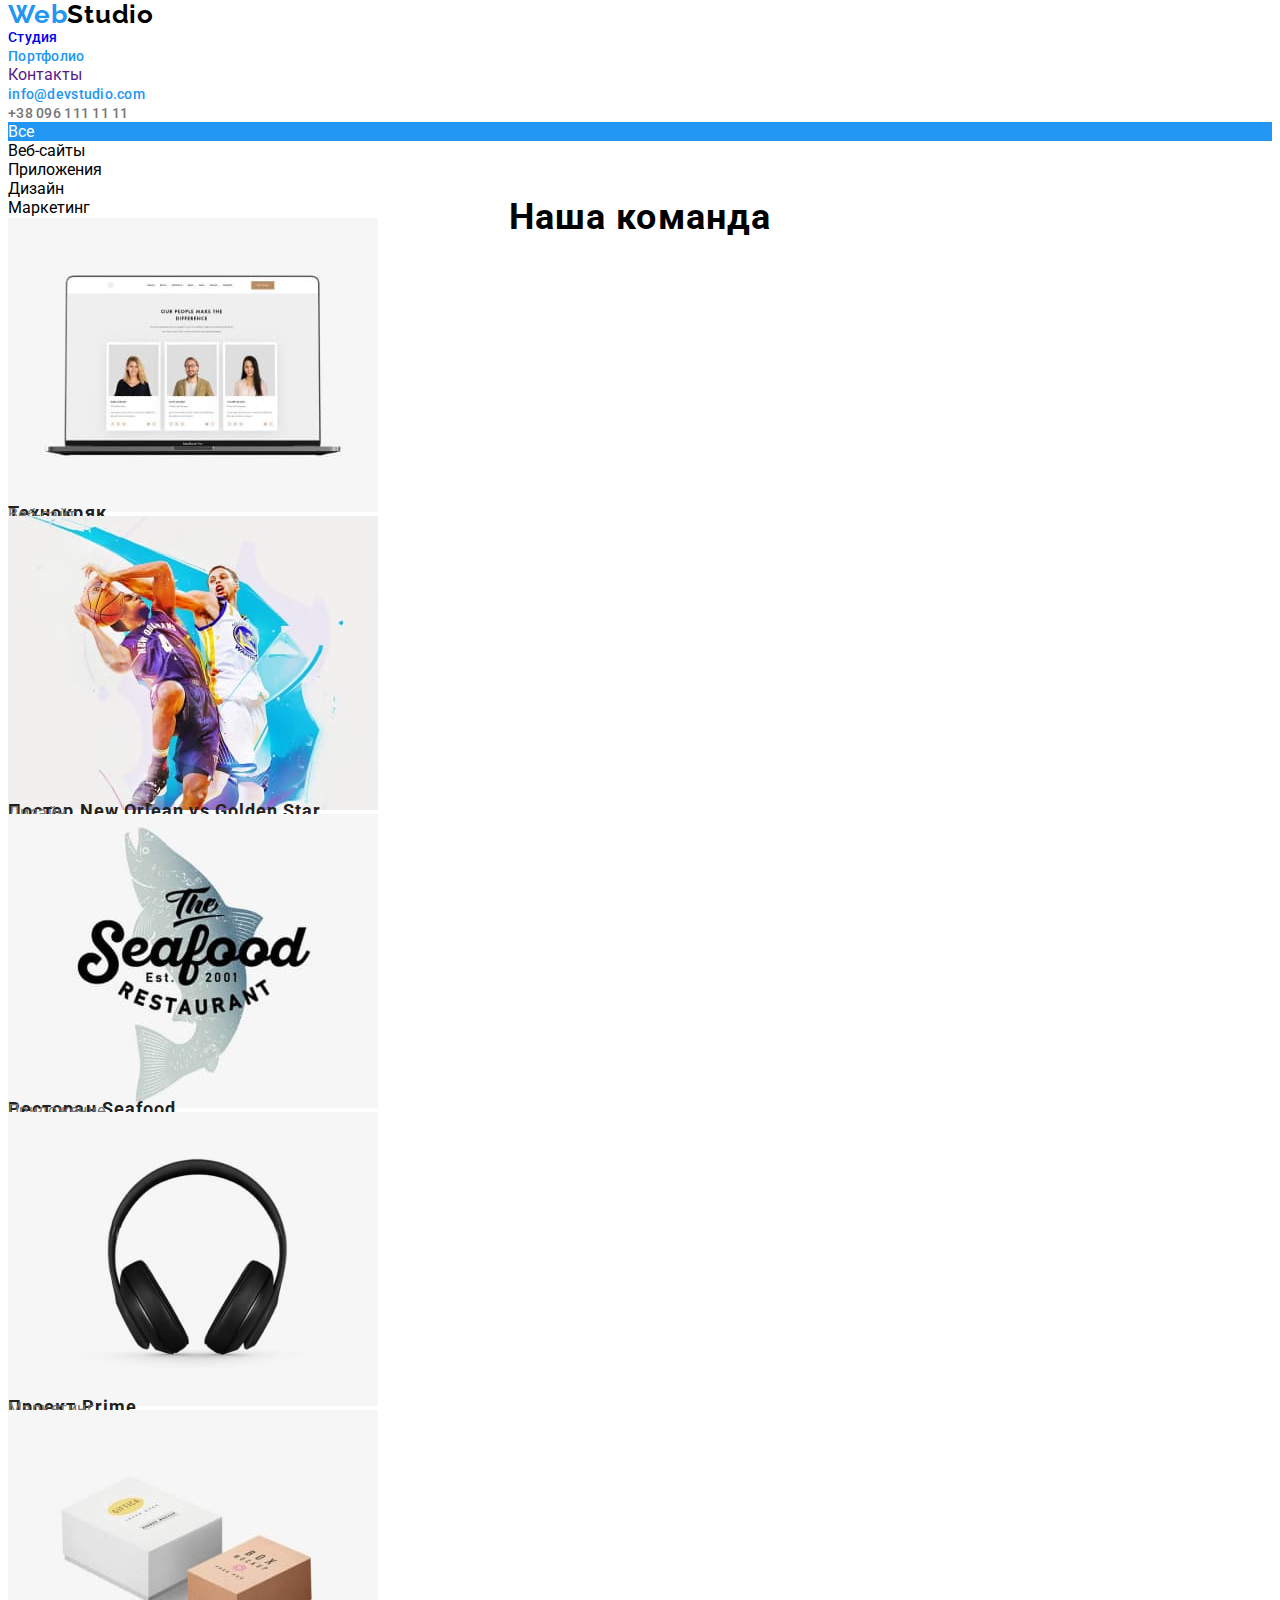
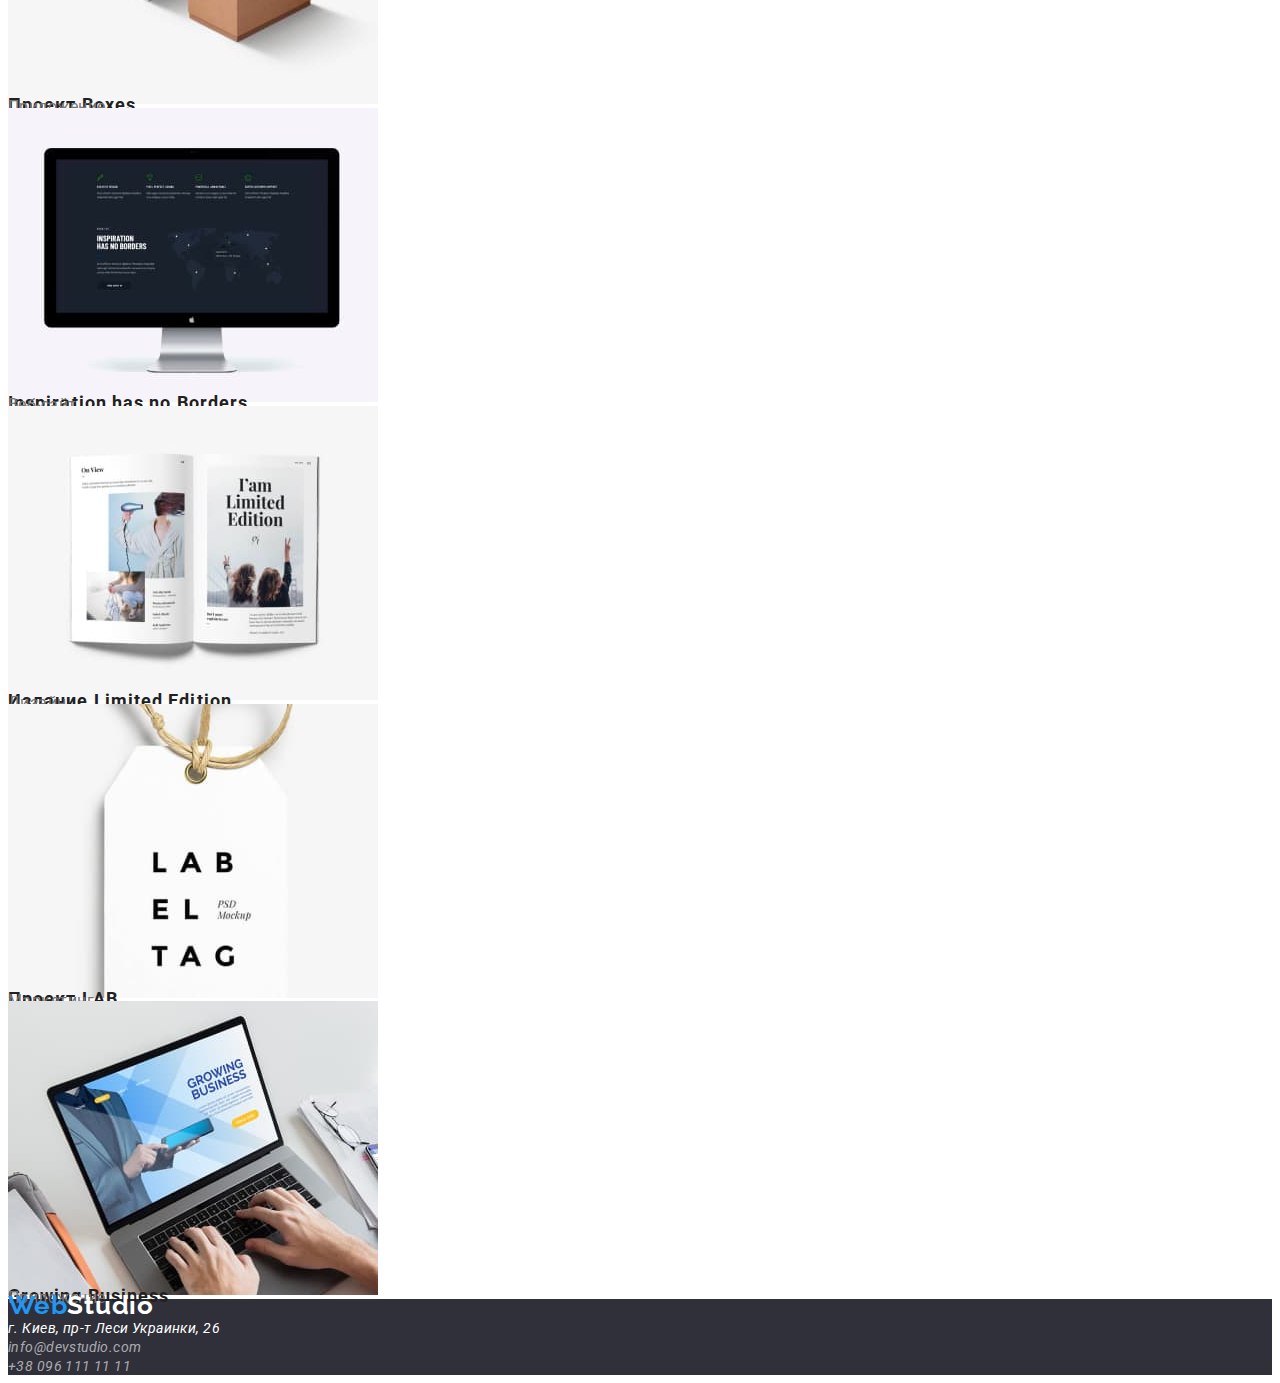
==== porfolio.html @ 8da2d878 "preparation" ====
<!DOCTYPE html>
<html lang="ru">
<head>
    <meta charset="UTF-8">
    <meta http-equiv="X-UA-Compatible" content="IE=edge">
    <meta name="viewport" content="width=device-width, initial-scale=1.0">
    <title>Bisness</title>
    <link rel="preconnect" href="https://fonts.googleapis.com">
    <link rel="preconnect" href="https://fonts.gstatic.com" crossorigin>
    <link href="https://fonts.googleapis.com/css2?family=Raleway:wght@700&family=Roboto:wght@400;500;700;900&display=swap" rel="stylesheet">
    <link href="./style.css" rel="stylesheet">
</head>
<body>

    <header>
<nav>
        <a href="WebStudio" class="header-web"><span style="color: #2196F3">Web</span>Studio</a>
    <ul" >
        <li>
            <a href="http://127.0.0.1:5500/index.html" class="header-port-cont hover focus">Студия</a>
        </li>
        <li>
            <a href="" class="header-studio hover focus">Портфолио</a>
        </li>
        <li>
            <a href="" class="header-contact hover focus ">Контакты</a>
        </li>
    </ul>
</nav>
<ul >
    <li><a href="mailto:info@devstudio.com" class="header-mail hover focus">info@devstudio.com</a></li>
    <li><a href="tel:+380961111111" class="header-tel hover focus" >+38 096 111 11 11</a></li>
</ul>
        
        


    

    </header>
    


        <section>

            <ul class="list-portfolio">
                <li class="list-portfolio-all hover-portfolio focus-portfolio">
                    <p >Все</p>
                </li>
                <li>
                    <p class="hover-portfolio focus-portfolio">Веб-сайты</p>
                </li>
                <li>
                    <p class="hover-portfolio focus-portfolio"> Приложения</p>
                </li>
                <li>
                    <p class="hover-portfolio focus-portfolio">Дизайн</p>
                </li>
                <li>
                    <p class="hover-portfolio focus-portfolio">Маркетинг</p>
                </li>
            </ul>


            <H2 class="title-work">Наша команда</H2>
            <ul >
            <li >
                <img src="./images/portfolio/tehno.jpg" alt="tehno" width="370" height="294" >
                <h3 class="portfolio-application">Технокряк</h3>
                <p class="portfolio-application-plus">Веб-сайт</p>
            </li>
            <li >
                <img src="./images/portfolio/baskatbol.jpg" alt="basket" width="370" height="294" >
                <h3 class="portfolio-application">Постер New Orlean vs Golden Star</h3>
                <p class="portfolio-application-plus">Дизайн</p>
            </li>
            <li >
                <img src="./images/portfolio/restotan.jpg" alt="restotan" width="370" height="294" >
                <h3 class="portfolio-application">Ресторан Seafood</h3>
                <p class="portfolio-application-plus">Приложение</p>
            </li>
            <li >
                <img src="./images/portfolio/prime.jpg" alt="prime" width="370" height="294" >
                <h3 class="portfolio-application">Проект Prime</h3>
                <p class="portfolio-application-plus">Маркетинг</p>
            </li>
            <li >
                <img src="./images/portfolio/boxes.jpg" alt="boxes" width="370" height="294" >
                <h3 class="portfolio-application">Проект Boxes</h3>
                <p class="portfolio-application-plus">Приложение</p>
            </li>
            <li >
                <img src="./images/portfolio/comp-borders.jpg" alt="comp-borders" width="370" height="294" >
                <h3 class="portfolio-application">Inspiration has no Borders</h3>
                <p class="portfolio-application-plus">Веб-сайт</p>
            </li>
            <li >
                <img src="./images/portfolio/limited.jpg" alt="limited" width="370" height="294" >
                <h3 class="portfolio-application">Издание Limited Edition</h3>
                <p class="portfolio-application-plus">Дизайн</p>
            </li>
            <li >
                <img src="./images/portfolio/lab.jpg" alt="lab" width="370" height="294" >
                <h3 class="portfolio-application">Проект LAB</h3>
                <p class="portfolio-application-plus">Маркетинг</p>
            </li>
            <li >
                <img src="./images/portfolio/growing-comp.jpg" alt="growing-comp" width="370" height="294" >
                <h3 class="portfolio-application">Growing Business</h3>
                <p class="portfolio-application-plus">Приложение</p>
            </li>
            

            </ul>
        </section>




    <footer class="footer">
        <a href="WebStudio" class="header-web-white"><span style="color: #2196F3">Web</span>Studio</a>
    <address>
        <ul>
            <li>
                <a href="https://goo.gl/maps/hByzuA5cYsDd2KVR7" target="_blank" rel="noopener noreferrer" class="footer-address">г. Киев, пр-т Леси Украинки, 26</a>

            </li>
            <li>
                <a href="mailto:info@devstudio.com" class="footer-mail">info@devstudio.com</a>
            </li>
            <li>
                <a href="tel:+380961111111" class="footer-tel">+38 096 111 11 11</a>
            </li>
        </ul>
    </address>
    </footer>
</body>
</html>
---- style.css ----
body{
    font-family: 'Roboto', sans-serif;
}
ul {
    list-style-type: none;
    margin-top: 0;
    margin-bottom: 0;
    padding-left: 0;
}
h1,
h2,
h3,
h4,
p{
    margin-top: 0;
    margin-bottom: 0;
}
a{
    text-decoration: none;
}
img{
    display: block;
}
.hover:hover, 
.focus:focus {
    color: #2196F3;
}

.hover-h:hover, 
.focus-h:focus {
    color: #000000;
}

/*header */
.header-web{
    font-family: 'Raleway', sans-serif;
    font-weight: 700;
    font-size: 26px;
    line-height: 1.2px;
    letter-spacing: 0.03em;
    color: #000000;
    }
.header-studio{
    font-weight: 500;
    font-size: 14px;
    line-height: 1.1px;
    letter-spacing: 0.02em;
    color: #2196F3;
}


.header-port-cont{
    font-weight: 500;
    font-size: 14px;
    line-height: 1.1px;
    letter-spacing: 0.02em;
}


.header-list{
    font-weight: 500;
    font-size: 14px;
    line-height: 1.2px;
    letter-spacing: 0.02em
}



.header-tel{
    font-weight: 500;
    font-size: 14px;
    line-height: 1.2px;
    letter-spacing: 0.02em;
    color: #757575;
}

.header-mail{
    font-weight: 500;
    font-size: 14px;
    line-height: 1.2px;
    letter-spacing: 0.02em;
    color: #2196F3;
}
/*header */

.studio{
    color: #2196F3;
}

.section-title{

width: 1600px;
height: 600px;
left: 0px;
top: 80px;
background: #2F303A;
    }
.title{
    position: absolute;
    width: 696px;
    height: 120px;
    left: 452px;
    top: 280px;
    
    font-family: 'Roboto';
    font-style: normal;
    font-weight: 900;
    font-size: 44px;
    line-height: 60px;
    
    text-align: center;
    letter-spacing: 0.06em;
    text-transform: uppercase;
    color: #FFFFFF;

}
.button {
position: absolute;
width: 200px;
height: 50px;
left: 700px;
top: 430px;
color: #FFFFFF;
background: #2196F3;
}


.list{
    font-weight: 400;
    font-size: 14px;
    line-height: 1.7px;
    letter-spacing: 0.03em;
    color: #757575;
}
.list-title{
    font-weight: 700;
    font-size: 14px;
    line-height: 1.2px;
    letter-spacing: 0.03em;
    text-transform: uppercase;

    color: #212121;
}

.section-work{
    background: #F5F4FA;
}
.title-work{
    font-weight: 700;
    font-size: 36px;
    line-height: 1.2px;
    text-align: center;
    letter-spacing: 0.03em;
}


.list-work{
    font-weight: 500;
    font-size: 16px;
    line-height: 1.2px;
    text-align: center;
    letter-spacing: 0.03em;
    color: #212121;
}
.list-work-prof{
    font-size: 16px;
    line-height: 1.2px;
    text-align: center;
    letter-spacing: 0.03em;
    color: #757575;
}
/* footer */
.footer-address{
    font-weight: 400;
    font-size: 14px;
    line-height: 1.7px;
    letter-spacing: 0.03em;
    color: #FFFFFF;
}
.footer{

    background: #2F303A;
}
.footer-mail{
    font-weight: 400;
    font-size: 14px;
    line-height: 1.7px;
    letter-spacing: 0.03em;
    color: rgba(255, 255, 255, 0.6);
}
.footer-tel{
    font-weight: 400;
    font-size: 14px;
    line-height: 1.7px;
    letter-spacing: 0.03em;
    color: rgba(255, 255, 255, 0.6);

}
/* footer */

.header-web-white{
    font-family: 'Raleway', sans-serif;
    font-weight: 700;
    font-size: 26px;
    line-height: 1.2px;
    letter-spacing: 0.03em;
    color: #ffffff;
}

/*====== portfolio ======*/>

.list-portfolio{
font-size: 16px;
lie-height: 1.6px;


letter-spacing: 0.03em;
color: #212121;
}

.list-portfolio-all{
    background: #2196F3;
    color: #ffffff;
}

.portfolio-application{
font-weight: 700;
font-size: 18px;
line-height: 2px;
letter-spacing: 0.06em;
color: #212121;
}

.portfolio-application-plus{
font-weight: 400;
font-size: 16px;
line-height: 1.9px;
letter-spacing: 0.03em;
color: #757575;
}

.hover-portfolio:hover, 
.focus-portfolio:focus {
    color: #ffffff;
    background-color: #2196F3;
}
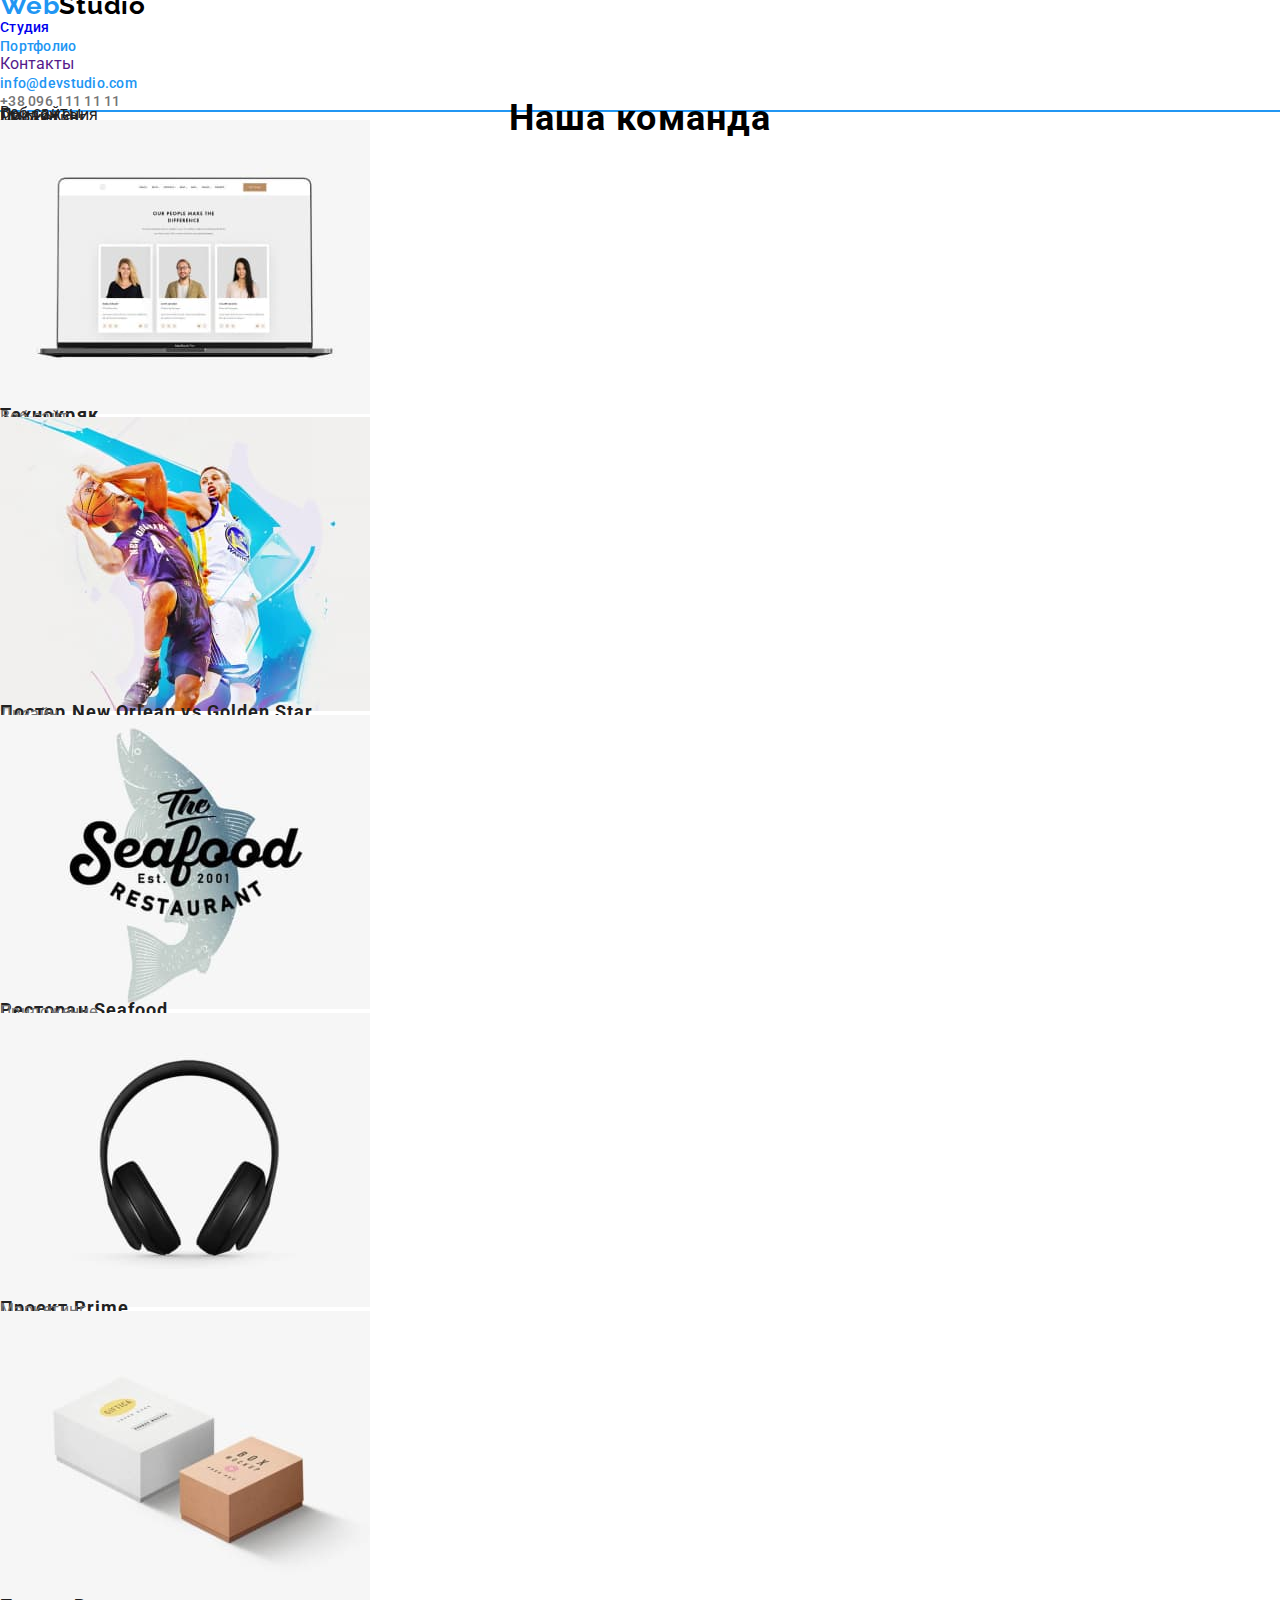
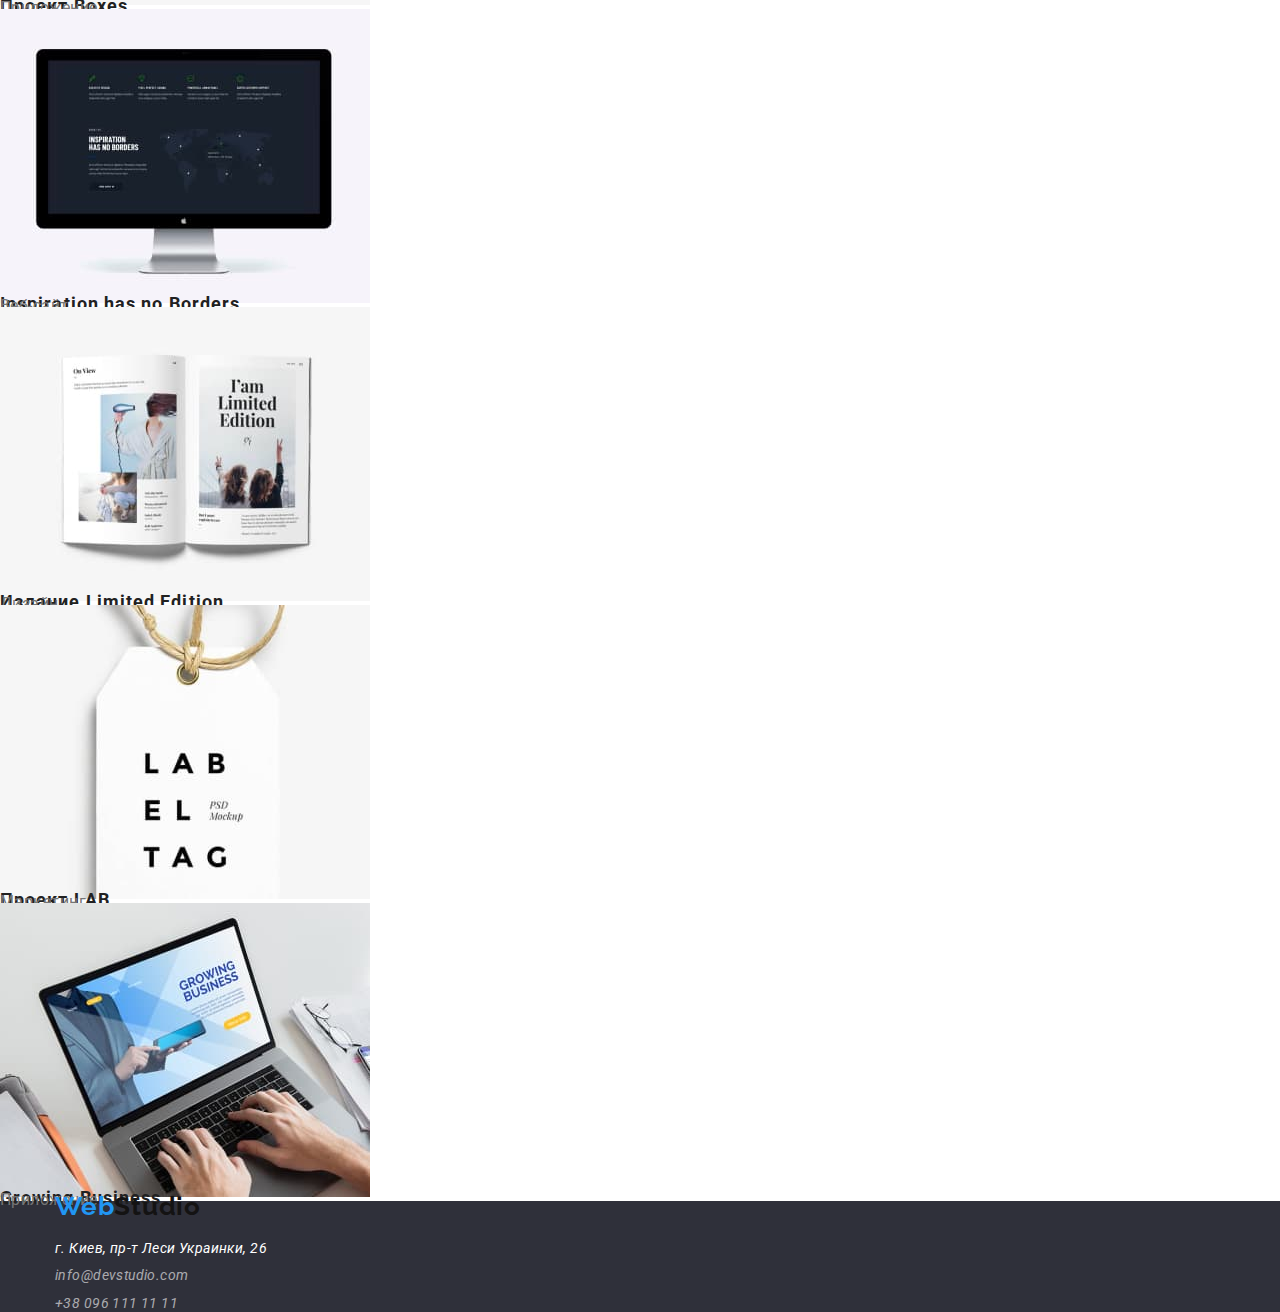
==== commit 29ed3763: "dz3" ====
--- a/porfolio.html
+++ b/porfolio.html
@@ -1,6 +1,7 @@
 <!DOCTYPE html>
 <html lang="ru">
-<head>
+<head >
+
     <meta charset="UTF-8">
     <meta http-equiv="X-UA-Compatible" content="IE=edge">
     <meta name="viewport" content="width=device-width, initial-scale=1.0">
@@ -8,41 +9,42 @@
     <link rel="preconnect" href="https://fonts.googleapis.com">
     <link rel="preconnect" href="https://fonts.gstatic.com" crossorigin>
     <link href="https://fonts.googleapis.com/css2?family=Raleway:wght@700&family=Roboto:wght@400;500;700;900&display=swap" rel="stylesheet">
+    <link rel="stylesheet" href="https://cdn.jsdelivr.net/npm/modern-normalize@1.1.0/modern-normalize.min.css">
     <link href="./style.css" rel="stylesheet">
 </head>
 <body>
 
     <header>
-<nav>
-        <a href="WebStudio" class="header-web"><span style="color: #2196F3">Web</span>Studio</a>
-    <ul" >
-        <li>
-            <a href="http://127.0.0.1:5500/index.html" class="header-port-cont hover focus">Студия</a>
-        </li>
-        <li>
-            <a href="" class="header-studio hover focus">Портфолио</a>
-        </li>
-        <li>
-            <a href="" class="header-contact hover focus ">Контакты</a>
-        </li>
-    </ul>
-</nav>
-<ul >
-    <li><a href="mailto:info@devstudio.com" class="header-mail hover focus">info@devstudio.com</a></li>
-    <li><a href="tel:+380961111111" class="header-tel hover focus" >+38 096 111 11 11</a></li>
-</ul>
+        <nav>
+                <a href="WebStudio" class="header-web"><span style="color: #2196F3">Web</span>Studio</a>
+            <ul" >
+                <li>
+                    <a href="http://127.0.0.1:5500/index.html" class="header-port-cont hover focus">Студия</a>
+                </li>
+                <li>
+                    <a href="" class="header-studio hover focus">Портфолио</a>
+                </li>
+                <li>
+                    <a href="" class="header-contact hover focus ">Контакты</a>
+                </li>
+            </ul>
+        </nav>
+        <ul >
+            <li><a href="mailto:info@devstudio.com" class="header-mail hover focus">info@devstudio.com</a></li>
+            <li><a href="tel:+380961111111" class="header-tel hover focus" >+38 096 111 11 11</a></li>
+        </ul>
+                
+                
         
         
-
-
+            
+        
+            </header>
+            
     
-
-    </header>
+    <main>
+        <section>
     
-
-
-        <section>
-
             <ul class="list-portfolio">
                 <li class="list-portfolio-all hover-portfolio focus-portfolio">
                     <p >Все</p>
@@ -114,25 +116,34 @@
             </ul>
         </section>
 
+    </main>
 
 
 
     <footer class="footer">
-        <a href="WebStudio" class="header-web-white"><span style="color: #2196F3">Web</span>Studio</a>
-    <address>
-        <ul>
-            <li>
-                <a href="https://goo.gl/maps/hByzuA5cYsDd2KVR7" target="_blank" rel="noopener noreferrer" class="footer-address">г. Киев, пр-т Леси Украинки, 26</a>
-
-            </li>
-            <li>
-                <a href="mailto:info@devstudio.com" class="footer-mail">info@devstudio.com</a>
-            </li>
-            <li>
-                <a href="tel:+380961111111" class="footer-tel">+38 096 111 11 11</a>
-            </li>
-        </ul>
-    </address>
+        <div class="container">
+            <a href="WebStudio" class="header-web-white"><span style="color: #2196F3">Web</span>Studio</a>
+            <address>
+                <ul>
+                    <li class="footer-ul-li-adress">
+                        <a href="https://goo.gl/maps/hByzuA5cYsDd2KVR7" target="_blank" rel="noopener noreferrer" class="footer-address">г. Киев, пр-т Леси Украинки, 26</a>
+        
+                    </li>
+                    <li class="footer-ul-li" >
+                        <a href="mailto:info@devstudio.com" class="footer-mail">info@devstudio.com</a>
+                    </li>
+                    <li class="footer-ul-li">
+                        <a href="tel:+380961111111" class="footer-tel">+38 096 111 11 11</a>
+                    </li>
+                </ul>
+            </address>    
+        </div>
     </footer>
 </body>
-</html>+</html>
+
+
+    
+    
+
+    
--- a/style.css
+++ b/style.css
@@ -21,6 +21,9 @@
 img{
     display: block;
 }
+button{
+    cursor: pointer;
+}
 .hover:hover, 
 .focus:focus {
     color: #2196F3;
@@ -30,15 +33,42 @@
 .focus-h:focus {
     color: #000000;
 }
+.container{
+    width: 1200px;
+    margin-left: auto;
+    margin-right: auto;
+    padding-left: 15px;
+    padding-right: 15px;
+}
+.section{
+    padding-top: 94px;
+    padding-bottom: 94px;
+}
 
 /*header */
+
+header{
+    list-style-type: none;}
+
+.header-header{
+    padding-bottom: 32px;
+    padding-top: 32px;
+}
+.header-container{
+    display: flex;
+    align-items: center;
+    justify-content: space-between;
+}
 .header-web{
+    margin-right: 93px;
     font-family: 'Raleway', sans-serif;
     font-weight: 700;
     font-size: 26px;
     line-height: 1.2px;
     letter-spacing: 0.03em;
     color: #000000;
+    padding-bottom: 24px;
+    padding-top: 24px;
     }
 .header-studio{
     font-weight: 500;
@@ -63,7 +93,9 @@
     line-height: 1.2px;
     letter-spacing: 0.02em
 }
-
+.header-li:not(:last-child){
+    margin-right: 50px;
+}
 
 
 .header-tel{
@@ -80,20 +112,21 @@
     line-height: 1.2px;
     letter-spacing: 0.02em;
     color: #2196F3;
+    margin-right: 50px;
 }
 /*header */
 
 .studio{
     color: #2196F3;
 }
-
+/* hero  */
 .section-title{
 
-width: 1600px;
-height: 600px;
-left: 0px;
-top: 80px;
-background: #2F303A;
+    width: 1600px;
+    height: 600px;
+    left: 0px;
+    top: 80px;
+    background: #2F303A;
     }
 .title{
     position: absolute;
@@ -120,19 +153,35 @@
 height: 50px;
 left: 700px;
 top: 430px;
+/* № */
+padding-top: 10px;
+padding-bottom: 10px;
+padding-left: 32px;
+padding-right: 32px;
 color: #FFFFFF;
 background: #2196F3;
+box-shadow: 0px 4px 4px rgba(0, 0, 0, 0.15);
+border-radius: 4px;
+
 }
 
 
 .list{
+    padding-top: 94px;
     font-weight: 400;
     font-size: 14px;
     line-height: 1.7px;
     letter-spacing: 0.03em;
     color: #757575;
-}
+    display: flex;
+}
+
+.list-title-li:not(:nth-child(4n)){
+    margin-right: 30px;
+}
+
 .list-title{
+    
     font-weight: 700;
     font-size: 14px;
     line-height: 1.2px;
@@ -140,6 +189,22 @@
     text-transform: uppercase;
 
     color: #212121;
+}
+.list-title-p{
+margin-top: 10px;
+font-weight: 400;
+font-size: 14px;
+line-height: 20.7px;
+letter-spacing: 0.03em;
+color: #757575;
+}
+
+
+.img-work{
+    margin-top: 50px;
+    display: flex;
+    flex-wrap: wrap;
+    column-gap: 30px;
 }
 
 .section-work{
@@ -151,24 +216,48 @@
     line-height: 1.2px;
     text-align: center;
     letter-spacing: 0.03em;
+
+}
+.work-ul{
+    margin-top: 50px;
+    display: flex;
+    flex-wrap: wrap;
+    column-gap: 30px;
+    /* justify-content: space-between; */
+}
+
+/* .work-ul-li:not(:nth-child(4n)){
+    margin-right: 30px;
+} */
+/* .work-ul-li{
+    flex-basis: calc((100%-90px/4 ));
+} */
+
+.work-h-p{
+box-shadow: 0px 1px 3px rgba(0, 0, 0, 0.12), 0px 1px 1px rgba(0, 0, 0, 0.14), 0px 2px 1px rgba(0, 0, 0, 0.2);
+border-radius: 0px 0px 4px 4px;
 }
 
 
 .list-work{
     font-weight: 500;
     font-size: 16px;
-    line-height: 1.2px;
+    line-height: 2.2px;
     text-align: center;
     letter-spacing: 0.03em;
     color: #212121;
+    padding-top: 30px;
+    
 }
 .list-work-prof{
     font-size: 16px;
-    line-height: 1.2px;
+    line-height: 20.2px;
     text-align: center;
     letter-spacing: 0.03em;
     color: #757575;
-}
+    margin-top: 11px;
+}
+
 /* footer */
 .footer-address{
     font-weight: 400;
@@ -196,7 +285,10 @@
     color: rgba(255, 255, 255, 0.6);
 
 }
-/* footer */
+
+.footer{
+
+}
 
 .header-web-white{
     font-family: 'Raleway', sans-serif;
@@ -204,14 +296,21 @@
     font-size: 26px;
     line-height: 1.2px;
     letter-spacing: 0.03em;
-    color: #ffffff;
-}
-
-/*====== portfolio ======*/>
+    color: #141313;
+    padding-top: 60px;
+}
+.footer-ul-li-adress{
+    margin-top: 20px;
+}
+.footer-ul-li{
+    margin-top: 9px;
+}
+
+/*====== portfolio ======*/
 
 .list-portfolio{
 font-size: 16px;
-lie-height: 1.6px;
+line-height: 1.6px;
 
 
 letter-spacing: 0.03em;
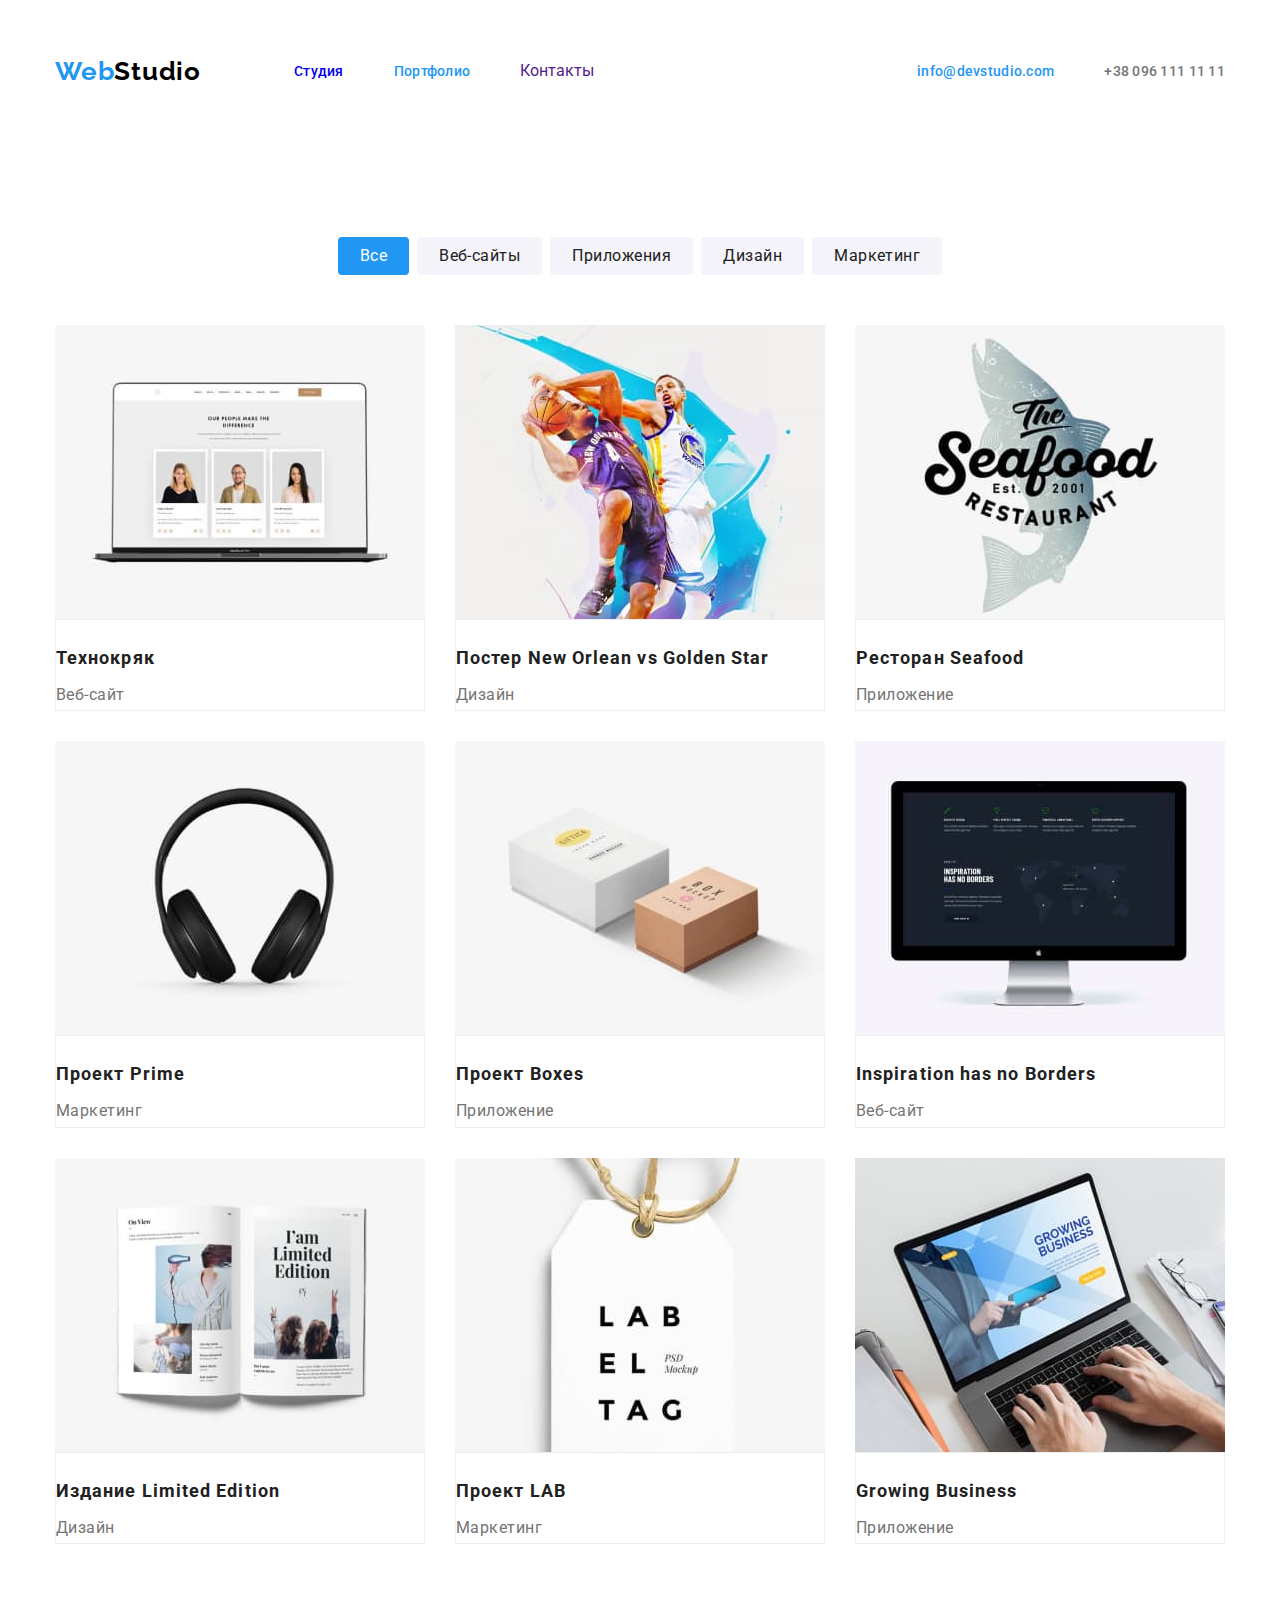
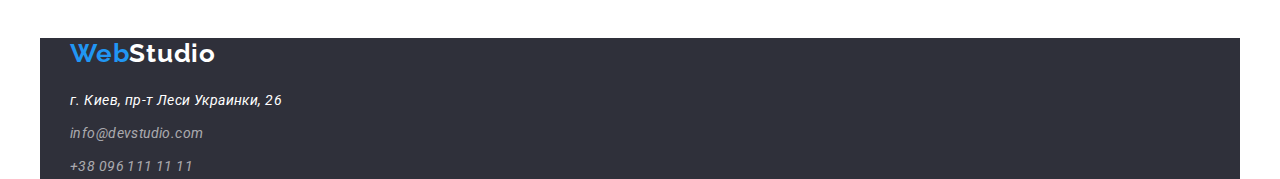
==== commit e8b74018: "final" ====
--- a/porfolio.html
+++ b/porfolio.html
@@ -14,115 +14,138 @@
 </head>
 <body>
 
-    <header>
-        <nav>
+    <header class="header-header">
+        <div class="container header-container">
+            <nav class="header-container">
                 <a href="WebStudio" class="header-web"><span style="color: #2196F3">Web</span>Studio</a>
-            <ul" >
-                <li>
+            <ul class="header-container">
+                <li class="header-li">
                     <a href="http://127.0.0.1:5500/index.html" class="header-port-cont hover focus">Студия</a>
                 </li>
-                <li>
+                <li class="header-li">
                     <a href="" class="header-studio hover focus">Портфолио</a>
                 </li>
-                <li>
+                <li class="header-li">
                     <a href="" class="header-contact hover focus ">Контакты</a>
-                </li>
+                </li >
             </ul>
-        </nav>
-        <ul >
+        </nav >
+        <ul class="header-container">
             <li><a href="mailto:info@devstudio.com" class="header-mail hover focus">info@devstudio.com</a></li>
             <li><a href="tel:+380961111111" class="header-tel hover focus" >+38 096 111 11 11</a></li>
         </ul>
-                
-                
+        </div>
+
         
         
-            
-        
-            </header>
-            
+
+
     
+
+    </header>
+
     <main>
         <section>
-    
+        <div class="container">        
             <ul class="list-portfolio">
-                <li class="list-portfolio-all hover-portfolio focus-portfolio">
+                <li class="list-portfolio-li list-portfolio-all hover-portfolio focus-portfolio">
                     <p >Все</p>
                 </li>
-                <li>
+                <li class="list-portfolio-li">
                     <p class="hover-portfolio focus-portfolio">Веб-сайты</p>
                 </li>
-                <li>
+                <li class="list-portfolio-li">
                     <p class="hover-portfolio focus-portfolio"> Приложения</p>
                 </li>
-                <li>
+                <li class="list-portfolio-li">
                     <p class="hover-portfolio focus-portfolio">Дизайн</p>
                 </li>
-                <li>
+                <li class="list-portfolio-li">
                     <p class="hover-portfolio focus-portfolio">Маркетинг</p>
                 </li>
             </ul>
 
 
-            <H2 class="title-work">Наша команда</H2>
-            <ul >
+
+            <ul class="portfolio-element">
             <li >
                 <img src="./images/portfolio/tehno.jpg" alt="tehno" width="370" height="294" >
+            <div class="portfolio-element-text">
                 <h3 class="portfolio-application">Технокряк</h3>
                 <p class="portfolio-application-plus">Веб-сайт</p>
+            </div>
             </li>
             <li >
                 <img src="./images/portfolio/baskatbol.jpg" alt="basket" width="370" height="294" >
+            <div class="portfolio-element-text">
                 <h3 class="portfolio-application">Постер New Orlean vs Golden Star</h3>
                 <p class="portfolio-application-plus">Дизайн</p>
+            </div>
             </li>
             <li >
                 <img src="./images/portfolio/restotan.jpg" alt="restotan" width="370" height="294" >
+            <div class="portfolio-element-text">
                 <h3 class="portfolio-application">Ресторан Seafood</h3>
                 <p class="portfolio-application-plus">Приложение</p>
+            </div>
             </li>
             <li >
                 <img src="./images/portfolio/prime.jpg" alt="prime" width="370" height="294" >
+            <div class="portfolio-element-text">
                 <h3 class="portfolio-application">Проект Prime</h3>
                 <p class="portfolio-application-plus">Маркетинг</p>
+            </div>
             </li>
             <li >
                 <img src="./images/portfolio/boxes.jpg" alt="boxes" width="370" height="294" >
+            <div class="portfolio-element-text">
                 <h3 class="portfolio-application">Проект Boxes</h3>
                 <p class="portfolio-application-plus">Приложение</p>
+            </div>
             </li>
             <li >
                 <img src="./images/portfolio/comp-borders.jpg" alt="comp-borders" width="370" height="294" >
+            <div class="portfolio-element-text">
                 <h3 class="portfolio-application">Inspiration has no Borders</h3>
                 <p class="portfolio-application-plus">Веб-сайт</p>
+            </div>
             </li>
             <li >
                 <img src="./images/portfolio/limited.jpg" alt="limited" width="370" height="294" >
+            <div class="portfolio-element-text">
                 <h3 class="portfolio-application">Издание Limited Edition</h3>
                 <p class="portfolio-application-plus">Дизайн</p>
+            </div>
             </li>
             <li >
                 <img src="./images/portfolio/lab.jpg" alt="lab" width="370" height="294" >
+            <div class="portfolio-element-text">
                 <h3 class="portfolio-application">Проект LAB</h3>
                 <p class="portfolio-application-plus">Маркетинг</p>
+            </div class="portfolio-element-text">
             </li>
             <li >
                 <img src="./images/portfolio/growing-comp.jpg" alt="growing-comp" width="370" height="294" >
+            <div class="portfolio-element-text">
                 <h3 class="portfolio-application">Growing Business</h3>
                 <p class="portfolio-application-plus">Приложение</p>
+            </div>
             </li>
             
 
             </ul>
         </section>
+    </div>
+
+
 
     </main>
 
 
 
-    <footer class="footer">
+    <footer class="footer container">
         <div class="container">
-            <a href="WebStudio" class="header-web-white"><span style="color: #2196F3">Web</span>Studio</a>
+            <a href="WebStudio" class="footer-web-white"><span style="color: #2196F3">Web</span>Studio</a>
             <address>
                 <ul>
                     <li class="footer-ul-li-adress">
--- a/style.css
+++ b/style.css
@@ -64,7 +64,7 @@
     font-family: 'Raleway', sans-serif;
     font-weight: 700;
     font-size: 26px;
-    line-height: 1.2px;
+    line-height: 1.2;
     letter-spacing: 0.03em;
     color: #000000;
     padding-bottom: 24px;
@@ -73,7 +73,7 @@
 .header-studio{
     font-weight: 500;
     font-size: 14px;
-    line-height: 1.1px;
+    line-height: 1.1;
     letter-spacing: 0.02em;
     color: #2196F3;
 }
@@ -82,7 +82,7 @@
 .header-port-cont{
     font-weight: 500;
     font-size: 14px;
-    line-height: 1.1px;
+    line-height: 1.1;
     letter-spacing: 0.02em;
 }
 
@@ -90,7 +90,7 @@
 .header-list{
     font-weight: 500;
     font-size: 14px;
-    line-height: 1.2px;
+    line-height: 1.2;
     letter-spacing: 0.02em
 }
 .header-li:not(:last-child){
@@ -101,7 +101,7 @@
 .header-tel{
     font-weight: 500;
     font-size: 14px;
-    line-height: 1.2px;
+    line-height: 1.2;
     letter-spacing: 0.02em;
     color: #757575;
 }
@@ -109,7 +109,7 @@
 .header-mail{
     font-weight: 500;
     font-size: 14px;
-    line-height: 1.2px;
+    line-height: 1.2;
     letter-spacing: 0.02em;
     color: #2196F3;
     margin-right: 50px;
@@ -139,7 +139,7 @@
     font-style: normal;
     font-weight: 900;
     font-size: 44px;
-    line-height: 60px;
+    line-height: 1.7;
     
     text-align: center;
     letter-spacing: 0.06em;
@@ -242,7 +242,7 @@
 .list-work{
     font-weight: 500;
     font-size: 16px;
-    line-height: 2.2px;
+    line-height: 2.2;
     text-align: center;
     letter-spacing: 0.03em;
     color: #212121;
@@ -251,7 +251,7 @@
 }
 .list-work-prof{
     font-size: 16px;
-    line-height: 20.2px;
+    line-height: 2;
     text-align: center;
     letter-spacing: 0.03em;
     color: #757575;
@@ -262,7 +262,7 @@
 .footer-address{
     font-weight: 400;
     font-size: 14px;
-    line-height: 1.7px;
+    line-height: 1.7;
     letter-spacing: 0.03em;
     color: #FFFFFF;
 }
@@ -273,31 +273,32 @@
 .footer-mail{
     font-weight: 400;
     font-size: 14px;
-    line-height: 1.7px;
+    line-height: 1.7;
     letter-spacing: 0.03em;
     color: rgba(255, 255, 255, 0.6);
 }
 .footer-tel{
     font-weight: 400;
     font-size: 14px;
-    line-height: 1.7px;
+    line-height: 1.7;
     letter-spacing: 0.03em;
     color: rgba(255, 255, 255, 0.6);
 
 }
 
-.footer{
-
-}
-
-.header-web-white{
+
+.footer-web-white{
     font-family: 'Raleway', sans-serif;
     font-weight: 700;
     font-size: 26px;
-    line-height: 1.2px;
-    letter-spacing: 0.03em;
-    color: #141313;
+    line-height: 1.2;
+    letter-spacing: 0.03em;
+    color: #ffffff;
+
     padding-top: 60px;
+
+
+
 }
 .footer-ul-li-adress{
     margin-top: 20px;
@@ -310,32 +311,69 @@
 
 .list-portfolio{
 font-size: 16px;
-line-height: 1.6px;
-
-
+line-height: 1.6;
 letter-spacing: 0.03em;
 color: #212121;
+display: flex;
+flex-wrap: wrap;
+column-gap: 8px;
+justify-content: center;
+padding-top: 94px;
+
+
+}
+
+.list-portfolio-li{
+background: #F5F4FA;
+border-radius: 4px;
+padding: 6px 22px ;
+pa
 }
 
 .list-portfolio-all{
     background: #2196F3;
     color: #ffffff;
 }
+.portfolio-element{
+    margin-top: 50px;
+    display: flex;
+    flex-wrap: wrap;
+    column-gap: 30px;
+    row-gap: 30px;
+    margin-top: 50px;
+    padding-bottom: 94px;
+
+    /* justify-content: space-between; */
+}
+
+/* .work-ul-li:not(:nth-child(4n)){
+    margin-right: 30px;
+} */
+/* .work-ul-li{
+    flex-basis: calc((100%-90px/4 ));
+} */
+.portfolio-element-text{
+    background: #FFFFFF;
+    border: 1px solid #EEEEEE;
+}
+
 
 .portfolio-application{
 font-weight: 700;
 font-size: 18px;
-line-height: 2px;
+line-height: 2;
 letter-spacing: 0.06em;
 color: #212121;
+padding-top: 20px;
 }
 
 .portfolio-application-plus{
 font-weight: 400;
 font-size: 16px;
-line-height: 1.9px;
+line-height: 1.9;
 letter-spacing: 0.03em;
 color: #757575;
+margin-top: 4px;
 }
 
 .hover-portfolio:hover, 
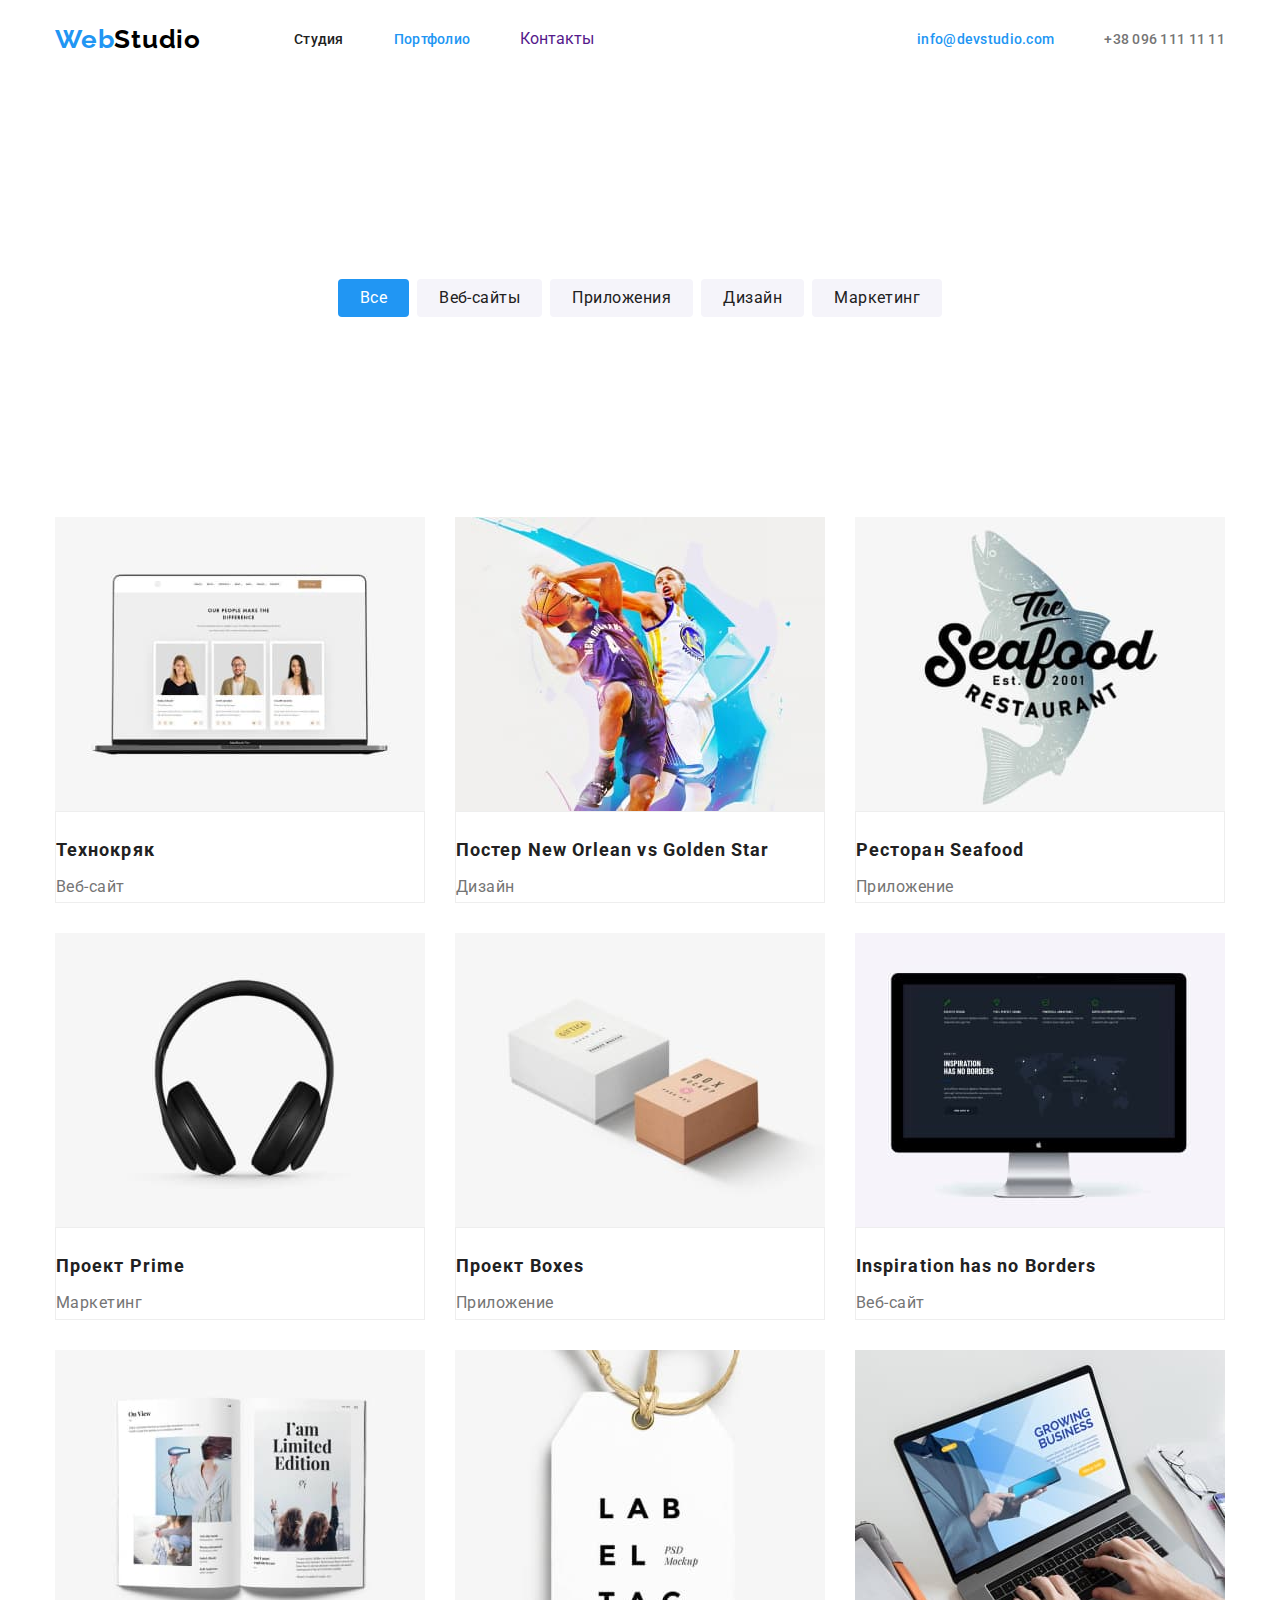
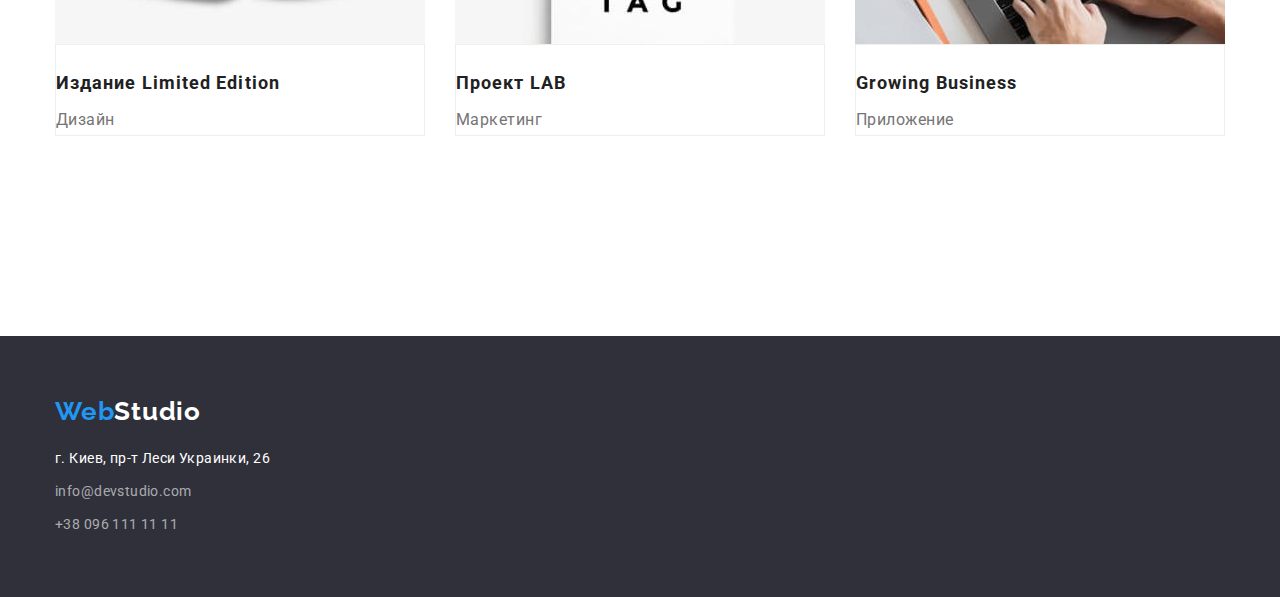
==== commit a540503b: "after-mentor" ====
--- a/porfolio.html
+++ b/porfolio.html
@@ -45,7 +45,7 @@
     </header>
 
     <main>
-        <section>
+        <section class="section-porfolio">
         <div class="container">        
             <ul class="list-portfolio">
                 <li class="list-portfolio-li list-portfolio-all hover-portfolio focus-portfolio">
@@ -143,10 +143,10 @@
 
 
 
-    <footer class="footer container">
+    <footer class="footer ">
         <div class="container">
             <a href="WebStudio" class="footer-web-white"><span style="color: #2196F3">Web</span>Studio</a>
-            <address>
+            <address class="footer-address-address">
                 <ul>
                     <li class="footer-ul-li-adress">
                         <a href="https://goo.gl/maps/hByzuA5cYsDd2KVR7" target="_blank" rel="noopener noreferrer" class="footer-address">г. Киев, пр-т Леси Украинки, 26</a>
--- a/style.css
+++ b/style.css
@@ -51,8 +51,8 @@
     list-style-type: none;}
 
 .header-header{
-    padding-bottom: 32px;
-    padding-top: 32px;
+    padding-bottom: 24px;
+    padding-top: 24px;
 }
 .header-container{
     display: flex;
@@ -67,8 +67,7 @@
     line-height: 1.2;
     letter-spacing: 0.03em;
     color: #000000;
-    padding-bottom: 24px;
-    padding-top: 24px;
+
     }
 .header-studio{
     font-weight: 500;
@@ -84,6 +83,7 @@
     font-size: 14px;
     line-height: 1.1;
     letter-spacing: 0.02em;
+    color: #212121;
 }
 
 
@@ -120,21 +120,20 @@
     color: #2196F3;
 }
 /* hero  */
+
 .section-title{
-
-    width: 1600px;
-    height: 600px;
-    left: 0px;
-    top: 80px;
+    margin: 0 auto;
+    padding-top: 200px;
+    padding-bottom: 200px;
+    max-width: 1600px;
     background: #2F303A;
-    }
+    text-align: center;
+}
+
 .title{
-    position: absolute;
-    width: 696px;
-    height: 120px;
-    left: 452px;
-    top: 280px;
-    
+margin-left: auto;
+margin-right: auto;
+width: 696px;
     font-family: 'Roboto';
     font-style: normal;
     font-weight: 900;
@@ -148,11 +147,8 @@
 
 }
 .button {
-position: absolute;
-width: 200px;
-height: 50px;
-left: 700px;
-top: 430px;
+
+
 /* № */
 padding-top: 10px;
 padding-bottom: 10px;
@@ -167,13 +163,17 @@
 
 
 .list{
-    padding-top: 94px;
+
     font-weight: 400;
     font-size: 14px;
-    line-height: 1.7px;
+    line-height: 1.7;
     letter-spacing: 0.03em;
     color: #757575;
     display: flex;
+}
+
+.list-title-li{
+    width: 270px;
 }
 
 .list-title-li:not(:nth-child(4n)){
@@ -184,7 +184,7 @@
     
     font-weight: 700;
     font-size: 14px;
-    line-height: 1.2px;
+    line-height: 1.2;
     letter-spacing: 0.03em;
     text-transform: uppercase;
 
@@ -194,11 +194,14 @@
 margin-top: 10px;
 font-weight: 400;
 font-size: 14px;
-line-height: 20.7px;
+line-height: 1.7;
 letter-spacing: 0.03em;
 color: #757575;
 }
 
+.section-img{
+    padding-bottom: 200px;
+}
 
 .img-work{
     margin-top: 50px;
@@ -213,7 +216,7 @@
 .title-work{
     font-weight: 700;
     font-size: 36px;
-    line-height: 1.2px;
+    line-height: 1.2;
     text-align: center;
     letter-spacing: 0.03em;
 
@@ -236,6 +239,8 @@
 .work-h-p{
 box-shadow: 0px 1px 3px rgba(0, 0, 0, 0.12), 0px 1px 1px rgba(0, 0, 0, 0.14), 0px 2px 1px rgba(0, 0, 0, 0.2);
 border-radius: 0px 0px 4px 4px;
+padding-top: 30px;
+padding-bottom: 30px;
 }
 
 
@@ -246,7 +251,7 @@
     text-align: center;
     letter-spacing: 0.03em;
     color: #212121;
-    padding-top: 30px;
+
     
 }
 .list-work-prof{
@@ -266,8 +271,11 @@
     letter-spacing: 0.03em;
     color: #FFFFFF;
 }
+.footer-address-address{
+    font-style: normal;
+}
 .footer{
-
+    padding: 60px 0;
     background: #2F303A;
 }
 .footer-mail{
@@ -295,7 +303,7 @@
     letter-spacing: 0.03em;
     color: #ffffff;
 
-    padding-top: 60px;
+
 
 
 
@@ -309,6 +317,10 @@
 
 /*====== portfolio ======*/
 
+.section-porfolio{
+    padding-top: 200px;
+    padding-bottom: 200px;
+}
 .list-portfolio{
 font-size: 16px;
 line-height: 1.6;
@@ -318,16 +330,13 @@
 flex-wrap: wrap;
 column-gap: 8px;
 justify-content: center;
-padding-top: 94px;
-
-
+margin-bottom: 200px;
 }
 
 .list-portfolio-li{
 background: #F5F4FA;
 border-radius: 4px;
 padding: 6px 22px ;
-pa
 }
 
 .list-portfolio-all{
@@ -340,8 +349,6 @@
     flex-wrap: wrap;
     column-gap: 30px;
     row-gap: 30px;
-    margin-top: 50px;
-    padding-bottom: 94px;
 
     /* justify-content: space-between; */
 }
